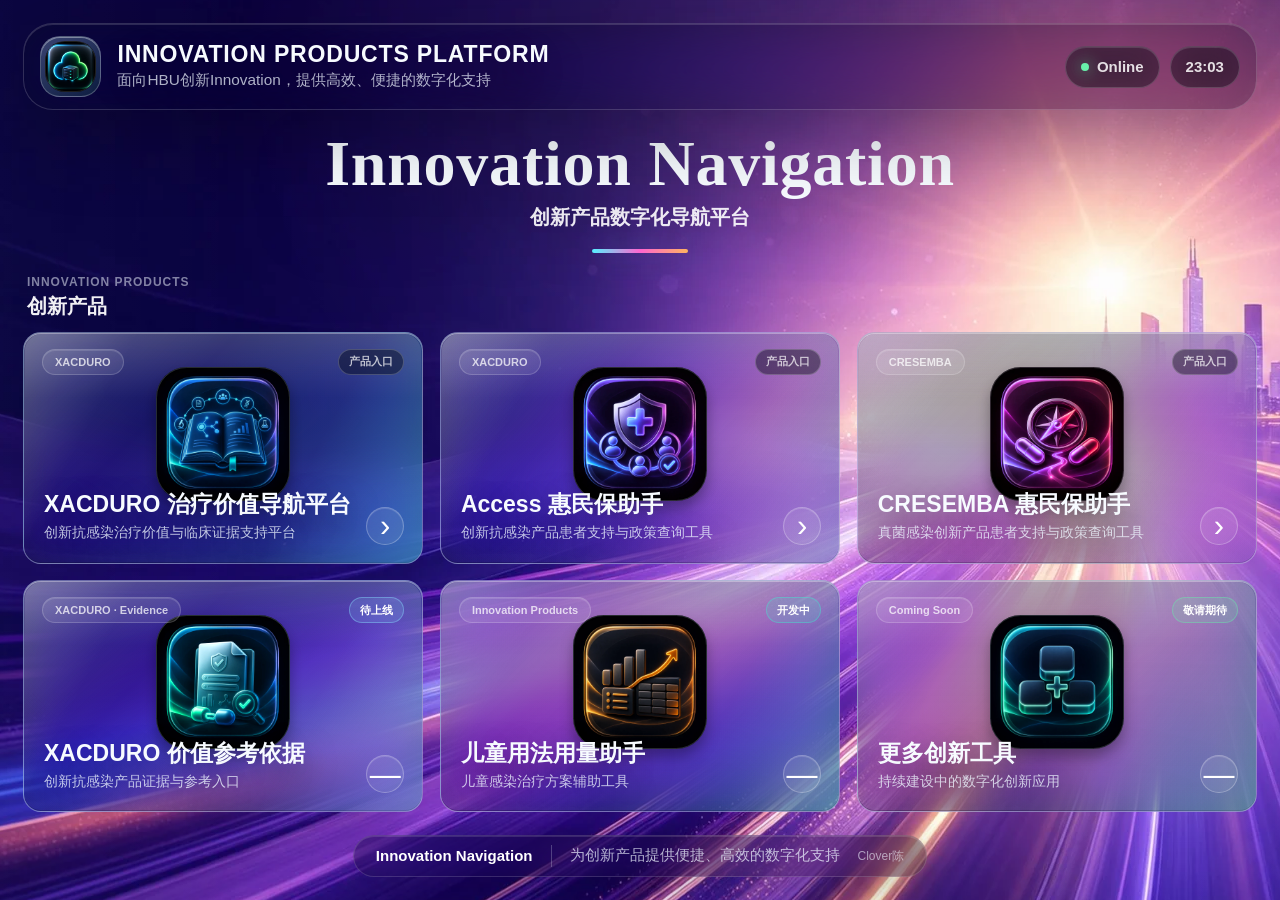
==== production/index.html @ c5a6d7c8 "Optimize Innovation Navigation performance v0.2" ====
<!DOCTYPE html>
<html lang="zh-CN">
	<head>
		<meta charset="utf-8" />
		<meta http-equiv="X-UA-Compatible" content="IE=edge" />
		<meta name="renderer" content="webkit" />
		<meta name="viewport" content="width=device-width, initial-scale=1, maximum-scale=1" />
		<link rel="icon" type="image/webp" href="img/logo/innovation-navigation.webp" />
		<link rel="preload" as="image" href="assets/hero/cresemba-lightway-hero.webp" fetchpriority="high" />
		<link rel="stylesheet" type="text/css" href="css/style.css?v=20260713-navigation-copy" />
		<title>Innovation Navigation｜创新产品数字化导航平台</title>
		<meta name="description" content="面向HBU创新Innovation，提供高效、便捷的数字化工具支持" />
		<link rel="canonical" href="https://innovation.clover0805.top/" />
		<meta property="og:type" content="website" />
		<meta property="og:site_name" content="Innovation Navigation" />
		<meta property="og:title" content="Innovation Navigation｜创新产品数字化导航平台" />
		<meta property="og:description" content="面向HBU创新Innovation，提供高效、便捷的数字化工具支持" />
		<meta property="og:url" content="https://innovation.clover0805.top/" />
		<meta property="og:image" content="https://innovation.clover0805.top/img/share/innovation-navigation-share.webp" />
		<meta property="og:image:width" content="600" />
		<meta property="og:image:height" content="600" />
	</head>
	<body>
		<div class="ambient-backdrop" aria-hidden="true">
				<img src="assets/hero/cresemba-lightway-hero.webp" alt="" fetchpriority="high" decoding="async" />
		</div>
		<div class="page-shell">
			<header class="topbar">
				<a class="brand" href="index.html" aria-label="Innovation Navigation 首页">
					<span class="brand-avatar">
						<img src="img/logo/innovation-navigation.webp" alt="" />
					</span>
					<span class="brand-copy">
						<span class="brand-title">INNOVATION PRODUCTS PLATFORM</span>
						<span class="brand-subtitle">面向HBU创新Innovation，提供高效、便捷的数字化支持</span>
					</span>
				</a>

				<div class="top-actions">
					<div class="status-cluster" aria-label="工具服务状态">
						<span class="status-pill"><span class="status-dot" aria-hidden="true"></span>Online</span>
						<time class="clock-pill" id="clock-pill" datetime="">--:--</time>
					</div>
				</div>
			</header>

			<main class="main-console">
				<section class="hero" aria-labelledby="page-title">
					<h1 id="page-title">Innovation Navigation</h1>
					<p class="hero-subtitle">创新产品数字化导航平台</p>
					<p class="signal-line" aria-hidden="true"><span></span><i></i><span></span></p>
				</section>

				<section class="products-section" aria-labelledby="products-title">
					<div class="section-heading">
						<p>INNOVATION PRODUCTS</p>
						<h2 id="products-title">创新产品</h2>
					</div>
					<div class="services" aria-label="创新产品入口">
					<a class="service-card tone-blue" href="https://crab-tco-wechat.netlify.app/" target="_blank" rel="noopener">
						<span class="service-badge">XACDURO</span>
						<span class="service-status">产品入口</span>
						<span class="service-art"><img src="img/apps/xacduro-treatment-value.webp" alt="" decoding="async" /></span>
						<span class="service-copy">
							<strong>XACDURO 治疗价值导航平台</strong>
							<small>创新抗感染治疗价值与临床证据支持平台</small>
						</span>
						<span class="service-arrow" aria-hidden="true">›</span>
					</a>

					<a class="service-card tone-blue" href="https://xacduro-insurance.netlify.app/" target="_blank" rel="noopener">
						<span class="service-badge">XACDURO</span>
						<span class="service-status">产品入口</span>
						<span class="service-art"><img src="img/apps/xacduro-access-insurance.webp" alt="" loading="lazy" decoding="async" /></span>
						<span class="service-copy">
							<strong>Access 惠民保助手</strong>
							<small>创新抗感染产品患者支持与政策查询工具</small>
						</span>
						<span class="service-arrow" aria-hidden="true">›</span>
					</a>

					<a class="service-card tone-purple" href="https://cresemba-insurance.netlify.app/" target="_blank" rel="noopener">
						<span class="service-badge">CRESEMBA</span>
						<span class="service-status">产品入口</span>
						<span class="service-art"><img src="img/apps/cresemba-access-insurance.webp" alt="" loading="lazy" decoding="async" /></span>
						<span class="service-copy">
							<strong>CRESEMBA 惠民保助手</strong>
							<small>真菌感染创新产品患者支持与政策查询工具</small>
						</span>
						<span class="service-arrow" aria-hidden="true">›</span>
					</a>

					<button class="service-card tone-cyan is-unavailable" type="button" aria-disabled="true">
						<span class="service-badge">XACDURO · Evidence</span>
						<span class="service-status">待上线</span>
						<span class="service-art"><img src="img/apps/xacduro-evidence.webp" alt="" loading="lazy" decoding="async" /></span>
						<span class="service-copy">
							<strong>XACDURO 价值参考依据</strong>
							<small>创新抗感染产品证据与参考入口</small>
						</span>
						<span class="service-arrow" aria-hidden="true">—</span>
					</button>

					<button class="service-card tone-teal is-unavailable" type="button" aria-disabled="true">
						<span class="service-badge">Innovation Products</span>
						<span class="service-status">开发中</span>
						<span class="service-art"><img src="img/apps/pediatric-dosage.webp" alt="" loading="lazy" decoding="async" /></span>
						<span class="service-copy">
							<strong>儿童用法用量助手</strong>
							<small>儿童感染治疗方案辅助工具</small>
						</span>
						<span class="service-arrow" aria-hidden="true">—</span>
					</button>

					<button class="service-card tone-green service-row-two is-unavailable" type="button" aria-disabled="true">
						<span class="service-badge">Coming Soon</span>
						<span class="service-status">敬请期待</span>
						<span class="service-art"><img src="img/apps/more-innovation-tools.webp" alt="" loading="lazy" decoding="async" /></span>
						<span class="service-copy">
							<strong>更多创新工具</strong>
							<small>持续建设中的数字化创新应用</small>
						</span>
						<span class="service-arrow" aria-hidden="true">—</span>
					</button>
					</div>
				</section>
			</main>

			<footer class="footer-bar">
				<span class="footer-brand">Innovation Navigation</span>
				<span class="footer-separator" aria-hidden="true"></span>
				<span class="poem">为创新产品提供便捷、高效的数字化支持</span>
				<span class="footer-author">Clover陈</span>
			</footer>
		</div>

		<script>
			(function () {
				var cards = Array.prototype.slice.call(document.querySelectorAll(".service-card"));
				var clock = document.getElementById("clock-pill");
				var currentIndex = 0;
				var keyboardMode = false;

				function updateClock() {
					var now = new Date();
					var time = now.toLocaleTimeString("zh-CN", { hour: "2-digit", minute: "2-digit", hour12: false });
					clock.textContent = time;
					clock.setAttribute("datetime", now.toISOString());
				}

				function setFocusedCard(index) {
					currentIndex = Math.max(0, Math.min(cards.length - 1, index));
					cards.forEach(function (card, cardIndex) {
						card.classList.toggle("is-key-focused", keyboardMode && cardIndex === currentIndex);
						card.setAttribute("tabindex", cardIndex === currentIndex ? "0" : "-1");
					});
					cards[currentIndex].focus({ preventScroll: true });
				}

				function getColumnCount() {
					var styles = window.getComputedStyle(document.querySelector(".services"));
					return styles.gridTemplateColumns.split(" ").length;
				}

				cards.forEach(function (card, index) {
					card.addEventListener("focus", function () {
						currentIndex = index;
						cards.forEach(function (item, itemIndex) {
							item.classList.toggle("is-key-focused", keyboardMode && itemIndex === currentIndex);
						});
					});
					card.addEventListener("pointerenter", function () {
						keyboardMode = false;
						cards.forEach(function (item) {
							item.classList.remove("is-key-focused");
						});
					});
				});

				document.addEventListener("keydown", function (event) {
					var columns = getColumnCount();
					var nextIndex = currentIndex;
					if (event.key === "ArrowRight") nextIndex = currentIndex + 1;
					if (event.key === "ArrowLeft") nextIndex = currentIndex - 1;
					if (event.key === "ArrowDown") nextIndex = currentIndex + columns;
					if (event.key === "ArrowUp") nextIndex = currentIndex - columns;
					if (nextIndex !== currentIndex) {
						event.preventDefault();
						keyboardMode = true;
						setFocusedCard(nextIndex);
					}
					if (event.key === "Enter") {
						var activeCard = cards[currentIndex];
						if (activeCard.tagName === "A" && activeCard.href) {
							event.preventDefault();
							activeCard.click();
						}
					}
				});

				updateClock();
				setInterval(updateClock, 30000);
				cards.forEach(function (card, index) {
					card.setAttribute("tabindex", index === 0 ? "0" : "-1");
				});
			})();
		</script>
	</body>
</html>
---- production/css/style.css ----
/* Hallmark · macrostructure: Product Matrix · tone: technical · anchor hue: violet */
/* Hallmark · pre-emit critique: P5 H5 E5 S5 R5 V5 */
:root {
	--glass: rgba(255, 255, 255, 0.11);
	--glass-strong: rgba(255, 255, 255, 0.18);
	--stroke: rgba(255, 255, 255, 0.2);
	--stroke-hot: rgba(255, 255, 255, 0.72);
	--text: #f7fbff;
	--muted: rgba(239, 245, 255, 0.72);
	--soft: rgba(239, 245, 255, 0.52);
	--blue: #48b8ff;
	--cyan: #56f0ff;
	--indigo: #8f94ff;
	--violet: #bc78ff;
	--ice: #8bdfff;
	--pink: #ff65cf;
	--green: #68f0aa;
	--amber: #ffb35f;
	--panel-deep: rgba(4, 10, 29, 0.3);
	--panel-raised: rgba(24, 39, 79, 0.43);
	--panel-edge: rgba(219, 239, 255, 0.38);
	--panel-edge-active: rgba(222, 242, 255, 0.82);
	--panel-copy: rgba(238, 247, 255, 0.78);
	--font: -apple-system, BlinkMacSystemFont, "SF Pro Display", "PingFang SC", "Microsoft YaHei", sans-serif;
	--font-display: "Bodoni 72", "Songti SC", "STSong", ui-serif, serif;
}

* {
	box-sizing: border-box;
}

html {
	min-height: 100%;
	background: #02050d;
	overflow-x: clip;
	-webkit-font-smoothing: antialiased;
	-moz-osx-font-smoothing: grayscale;
}

body {
	position: relative;
	min-height: 100vh;
	margin: 0;
	color: var(--text);
	font-family: var(--font);
	background: #02050d;
	overflow-x: clip;
	isolation: isolate;
}

.ambient-backdrop {
	position: fixed;
	inset: 0;
	z-index: 0;
	overflow: hidden;
	pointer-events: none;
}

.ambient-backdrop img {
	width: 100%;
	height: 100%;
	object-fit: cover;
	object-position: center center;
	transform: scale(1.02);
}

body::before,
body::after {
	position: fixed;
	inset: 0;
	z-index: 0;
	content: "";
	pointer-events: none;
}

body::before {
	background:
		radial-gradient(ellipse at 50% 30%, rgba(10, 7, 42, 0.08), rgba(4, 7, 25, 0.6) 72%),
		linear-gradient(180deg, rgba(6, 9, 30, 0.14), rgba(3, 7, 23, 0.38));
}

body::after {
	background:
		linear-gradient(90deg, rgba(255, 255, 255, 0.035), transparent 18%, transparent 82%, rgba(255, 255, 255, 0.04)),
		radial-gradient(circle at 58% 8%, rgba(255, 217, 249, 0.14), transparent 44%);
	mix-blend-mode: screen;
	opacity: 0.62;
}

a {
	color: inherit;
	text-decoration: none;
}

img {
	display: block;
	max-width: 100%;
}

.page-shell {
	position: relative;
	z-index: 1;
	display: flex;
	flex-direction: column;
	width: min(1920px, 100%);
	min-height: 100vh;
	margin: 0 auto;
	padding: clamp(14px, 1.8vw, 28px);
}

.topbar {
	display: flex;
	align-items: center;
	justify-content: space-between;
	gap: 28px;
	padding: 12px 16px;
	border: 1px solid rgba(255, 255, 255, 0.16);
	border-radius: 30px;
	background: rgba(6, 11, 22, 0.34);
	box-shadow: inset 0 1px 0 rgba(255, 255, 255, 0.14), 0 24px 80px rgba(0, 0, 0, 0.28);
	backdrop-filter: blur(28px) saturate(145%);
}

.brand {
	display: inline-flex;
	align-items: center;
	gap: 16px;
	flex: 1 1 auto;
	min-width: 0;
	padding-right: 18px;
}

.brand-avatar {
	display: grid;
	width: clamp(60px, 4.8vw, 78px);
	height: clamp(60px, 4.8vw, 78px);
	place-items: center;
	border: 1px solid rgba(255, 255, 255, 0.24);
	border-radius: 20px;
	padding: 4px;
	background: linear-gradient(145deg, rgba(184, 231, 255, 0.28), rgba(14, 31, 66, 0.96));
	box-shadow: inset 0 1px 0 rgba(255, 255, 255, 0.38);
	overflow: hidden;
}

.brand-avatar img {
	width: 100%;
	height: 100%;
	border-radius: inherit;
	object-fit: contain;
	filter: saturate(1.12) brightness(1.12);
	outline: 1px solid rgba(255, 255, 255, 0.1);
	outline-offset: -1px;
}

.brand-copy {
	display: grid;
	gap: 4px;
	min-width: 0;
}

.brand-title {
	font-family: var(--font);
	font-size: clamp(16px, 1.8vw, 30px);
	font-weight: 780;
	line-height: 1;
	letter-spacing: 0.035em;
	text-shadow: 0 18px 42px rgba(0, 0, 0, 0.46);
	white-space: nowrap;
}

.brand-title span {
	color: rgba(255, 255, 255, 0.68);
}

.brand-subtitle {
	color: var(--muted);
	font-size: clamp(13px, 1.2vw, 19px);
	line-height: 1.3;
	text-wrap: pretty;
}

.top-actions {
	display: inline-flex;
	align-items: center;
	gap: 14px;
}

.status-cluster {
	display: inline-flex;
	align-items: center;
	gap: 10px;
}

.status-pill,
.clock-pill {
	display: inline-flex;
	align-items: center;
	justify-content: center;
	min-height: 42px;
	padding: 0 15px;
	border: 1px solid rgba(255, 255, 255, 0.16);
	border-radius: 999px;
	background: rgba(2, 6, 14, 0.34);
	box-shadow: inset 0 1px 0 rgba(255, 255, 255, 0.12);
	backdrop-filter: blur(20px);
	color: rgba(255, 255, 255, 0.86);
	font-size: 15px;
	font-weight: 760;
}

.clock-pill {
	font-variant-numeric: tabular-nums;
}

.status-dot {
	width: 8px;
	height: 8px;
	margin-right: 8px;
	border-radius: 50%;
	background: var(--green);
	box-shadow: 0 0 16px rgba(104, 240, 170, 0.9);
}

.main-console {
	flex: 1;
	padding-top: clamp(18px, 2.5vh, 30px);
}

.hero {
	max-width: 1280px;
	margin: 0 auto clamp(18px, 2.2vh, 28px);
	text-align: center;
}

.hero-kicker {
	display: inline-flex;
	align-items: center;
	justify-content: center;
	min-height: 30px;
	margin: 0 0 12px;
	padding: 0 16px;
	border: 1px solid rgba(255, 255, 255, 0.16);
	border-radius: 999px;
	background: rgba(255, 255, 255, 0.08);
	box-shadow: inset 0 1px 0 rgba(255, 255, 255, 0.12), 0 14px 40px rgba(0, 0, 0, 0.18);
	backdrop-filter: blur(22px);
	color: rgba(255, 255, 255, 0.78);
	font-size: 12px;
	font-weight: 780;
	text-transform: uppercase;
}

.hero h1 {
	margin: 0;
	font-family: var(--font-display);
	font-size: clamp(44px, 5vw, 82px);
	font-weight: 700;
	line-height: 0.96;
	letter-spacing: 0.012em;
	text-shadow: 0 28px 70px rgba(0, 0, 0, 0.54);
	text-wrap: balance;
	overflow-wrap: anywhere;
	min-width: 0;
}

.hero-subtitle {
	margin: 10px 0 0;
	color: rgba(255, 255, 255, 0.9);
	font-family: var(--font-display);
	font-size: clamp(18px, 1.6vw, 24px);
	font-weight: 680;
	line-height: 1.3;
}

.hero-description {
	max-width: 48rem;
	margin: 16px auto 0;
	color: rgba(232, 240, 255, 0.7);
	font-size: clamp(13px, 1.25vw, 17px);
	font-weight: 480;
	line-height: 1.7;
	letter-spacing: 0.02em;
	text-wrap: balance;
}

.hero-description span {
	display: block;
}

.signal-line {
	display: flex;
	align-items: center;
	justify-content: center;
	height: 8px;
	margin: 16px 0 0;
}

.signal-line span {
	display: none;
}

.signal-line i {
	width: 96px;
	height: 4px;
	border: 0;
	border-radius: 999px;
	background: linear-gradient(90deg, var(--cyan), var(--pink), var(--amber));
	box-shadow: 0 0 28px rgba(86, 240, 255, 0.25), 0 0 36px rgba(255, 101, 207, 0.2);
}

.products-section {
	width: 100%;
	margin: 0 auto;
}

.section-heading {
	display: grid;
	gap: 3px;
	margin: 0 0 12px;
	padding: 0 4px;
}

.section-heading p,
.section-heading h2 {
	margin: 0;
}

.section-heading p {
	color: var(--soft);
	font-size: 12px;
	font-weight: 780;
	letter-spacing: 0.08em;
}

.section-heading h2 {
	color: rgba(255, 255, 255, 0.94);
	font-size: clamp(19px, 1.6vw, 26px);
	font-weight: 720;
}

.services {
	display: grid;
	grid-template-columns: repeat(3, minmax(0, 1fr));
	gap: clamp(14px, 1.3vw, 22px);
	width: 100%;
	max-width: none;
	margin: 0 auto;
	perspective: 1400px;
}

.service-card {
	--accent: var(--blue);
	position: relative;
	display: flex;
	min-height: clamp(232px, 18vw, 292px);
	padding: clamp(20px, 1.5vw, 28px);
	border: 1px solid var(--panel-edge);
	border-radius: 18px;
	background:
		linear-gradient(135deg, rgba(255, 255, 255, 0.18), rgba(255, 255, 255, 0.04) 34%, color-mix(in srgb, var(--accent), transparent 72%)),
		linear-gradient(180deg, var(--panel-raised), var(--panel-deep));
	box-shadow: inset 0 1px 0 rgba(255, 255, 255, 0.42), inset 0 -1px 0 rgba(8, 14, 35, 0.24);
	backdrop-filter: blur(24px) saturate(175%) brightness(1.06);
	overflow: hidden;
	transform: translateZ(0);
	transition: transform 260ms cubic-bezier(0.2, 0.8, 0.2, 1), border-color 260ms ease, box-shadow 260ms ease, background 260ms ease;
	color: inherit;
	font: inherit;
	text-align: left;
	cursor: pointer;
}

button.service-card {
	width: 100%;
}

.service-card.is-unavailable {
	cursor: default;
}

.service-card::before,
.service-card::after {
	position: absolute;
	inset: 0;
	content: "";
	pointer-events: none;
	transition: opacity 260ms ease;
}

.service-card::before {
	background:
		linear-gradient(118deg, rgba(255, 255, 255, 0.3), transparent 22%, transparent 68%, color-mix(in srgb, var(--accent), transparent 56%));
	opacity: 0.56;
}

.service-card::after {
	inset: 1px;
	border-radius: 17px;
	background: linear-gradient(180deg, rgba(255, 255, 255, 0.24), transparent 28%, rgba(4, 10, 27, 0.06));
	opacity: 0.62;
}

.service-card:hover,
.service-card:focus-visible,
.service-card.is-key-focused {
	z-index: 4;
	border-color: var(--panel-edge-active);
	box-shadow:
		0 0 0 3px color-mix(in srgb, var(--accent), transparent 76%),
		inset 0 1px 0 rgba(255, 255, 255, 0.28);
	background:
		linear-gradient(135deg, rgba(255, 255, 255, 0.26), rgba(255, 255, 255, 0.06) 34%, color-mix(in srgb, var(--accent), transparent 58%)),
		linear-gradient(180deg, rgba(24, 43, 86, 0.54), rgba(4, 10, 26, 0.36));
	transform: translateY(-6px) scale(1.018);
	outline: none;
}

.service-card:active {
	transform: translateY(-2px) scale(0.96);
}

.service-card:hover::before,
.service-card:focus-visible::before,
.service-card.is-key-focused::before {
	opacity: 0.78;
}

.service-card:hover::after,
.service-card:focus-visible::after,
.service-card.is-key-focused::after {
	opacity: 0.48;
}

.service-badge {
	position: absolute;
	left: 18px;
	top: 16px;
	z-index: 2;
	display: inline-flex;
	align-items: center;
	justify-content: center;
	min-height: 26px;
	max-width: calc(100% - 40px);
	padding: 0 12px;
	border: 1px solid rgba(255, 255, 255, 0.18);
	border-radius: 999px;
	background: rgba(255, 255, 255, 0.09);
	box-shadow: inset 0 1px 0 rgba(255, 255, 255, 0.13);
	color: rgba(255, 255, 255, 0.74);
	font-size: 11px;
	font-weight: 780;
	overflow: hidden;
	text-overflow: ellipsis;
	white-space: nowrap;
}

.service-status {
	position: absolute;
	right: 18px;
	top: 16px;
	z-index: 2;
	display: inline-flex;
	align-items: center;
	min-height: 26px;
	padding: 0 10px;
	border: 1px solid rgba(255, 255, 255, 0.2);
	border-radius: 999px;
	background: rgba(2, 6, 14, 0.42);
	color: rgba(255, 255, 255, 0.72);
	font-size: 11px;
	font-weight: 760;
}

.is-unavailable .service-status {
	border-color: color-mix(in srgb, var(--accent), transparent 60%);
	background: color-mix(in srgb, var(--accent), transparent 84%);
	color: #fff;
}

.service-card:hover .service-badge,
.service-card:focus-visible .service-badge,
.service-card.is-key-focused .service-badge {
	border-color: rgba(255, 255, 255, 0.34);
	background: color-mix(in srgb, var(--accent), transparent 82%);
	color: #fff;
}

.service-art {
	position: absolute;
	left: 50%;
	top: clamp(34px, 2.5vw, 42px);
	z-index: 1;
	width: clamp(134px, 9.6vw, 174px);
	height: clamp(134px, 9.6vw, 174px);
	transform: translateX(-50%);
	transition: transform 260ms cubic-bezier(0.2, 0.8, 0.2, 1), filter 260ms ease;
}

.service-card:hover .service-art,
.service-card:focus-visible .service-art,
.service-card.is-key-focused .service-art {
	filter: drop-shadow(0 22px 42px color-mix(in srgb, var(--accent), transparent 56%));
	transform: translateX(-50%) translateY(-5px) scale(1.055);
}

.service-art img {
	width: 100%;
	height: 100%;
	object-fit: contain;
	border-radius: 23%;
	outline: 1px solid rgba(213, 239, 255, 0.18);
	outline-offset: -1px;
	box-shadow: 0 8px 14px rgba(0, 0, 0, 0.32);
}

.service-card:nth-child(1) {
	--accent: var(--cyan);
}

.service-card:nth-child(2) {
	--accent: var(--indigo);
}

.service-card:nth-child(3) {
	--accent: var(--violet);
}

.service-card:nth-child(4) {
	--accent: var(--ice);
}

.service-card:nth-child(1) .service-art img {
	filter: hue-rotate(-8deg) saturate(1.16);
}

.service-card:nth-child(2) .service-art img {
	filter: hue-rotate(32deg) saturate(1.28);
}

.service-card:nth-child(3) .service-art img {
	filter: hue-rotate(72deg) saturate(1.24);
}

.service-card:nth-child(4) .service-art img {
	filter: hue-rotate(-28deg) saturate(1.18) brightness(1.08);
}

.service-copy {
	position: relative;
	z-index: 1;
	align-self: end;
	display: grid;
	gap: 5px;
	min-width: 0;
	padding-right: 48px;
	text-shadow: 0 12px 30px rgba(0, 0, 0, 0.5);
}

.service-copy strong {
	font-size: clamp(23px, 1.7vw, 32px);
	font-weight: 760;
	line-height: 1.12;
	letter-spacing: 0;
	text-wrap: balance;
}

.service-copy small {
	color: var(--panel-copy);
	font-size: clamp(14px, 1vw, 17px);
	line-height: 1.42;
	text-wrap: pretty;
}

.service-arrow {
	position: absolute;
	right: 18px;
	bottom: 18px;
	z-index: 1;
	display: grid;
	width: 38px;
	height: 38px;
	place-items: center;
	border: 1px solid rgba(255, 255, 255, 0.26);
	border-radius: 50%;
	color: #fff;
	font-size: 31px;
	line-height: 0.7;
	background: rgba(255, 255, 255, 0.08);
	box-shadow: inset 0 1px 0 rgba(255, 255, 255, 0.14);
	transition: transform 220ms ease, border-color 220ms ease, background 220ms ease;
}

.service-card:hover .service-arrow,
.service-card:focus-visible .service-arrow,
.service-card.is-key-focused .service-arrow {
	border-color: rgba(255, 255, 255, 0.72);
	background: rgba(255, 255, 255, 0.2);
	transform: translateX(4px);
}

.tone-blue {
	--accent: var(--blue);
}

.tone-purple {
	--accent: var(--pink);
}

.tone-cyan {
	--accent: var(--cyan);
}

.tone-teal {
	--accent: #42e8cf;
}

.tone-orange {
	--accent: var(--amber);
}

.tone-green {
	--accent: var(--green);
}

.footer-bar {
	display: flex;
	align-items: center;
	justify-content: center;
	gap: 18px;
	min-height: 42px;
	margin: clamp(14px, 2vh, 20px) auto 0;
	padding: 8px 22px;
	border: 1px solid rgba(255, 255, 255, 0.15);
	border-radius: 999px;
	background: rgba(4, 8, 17, 0.34);
	box-shadow: inset 0 1px 0 rgba(255, 255, 255, 0.12), 0 16px 50px rgba(0, 0, 0, 0.24);
	backdrop-filter: blur(24px) saturate(140%);
	color: var(--muted);
	font-size: 15px;
}

.footer-bar a {
	color: #ffffff;
	font-weight: 760;
}

.footer-brand {
	color: #ffffff;
	font-weight: 760;
}

.footer-separator {
	width: 1px;
	height: 22px;
	background: rgba(239, 245, 255, 0.24);
}

.poem {
	letter-spacing: 0;
}

.footer-author {
	color: rgba(239, 245, 255, 0.58);
	font-size: 12px;
	line-height: 1.4;
	white-space: normal;
}

@media (max-width: 1060px) {
	body {
		background: #02050d;
	}

	.services {
		grid-template-columns: repeat(2, minmax(0, 1fr));
		max-width: none;
	}
}

@media (max-width: 720px) {
	.page-shell {
		padding: 10px 8px 14px;
	}

	.topbar {
		align-items: center;
		gap: 8px;
		padding: 10px;
		border-radius: 20px;
	}

	.top-actions {
		align-items: center;
		flex: 0 0 auto;
	}

	.status-cluster {
		display: flex;
		gap: 4px;
	}

	.status-pill,
	.clock-pill {
		min-height: 34px;
		padding: 0 9px;
		font-size: 11px;
	}

	.brand {
		gap: 9px;
		padding-right: 0;
	}

	.brand-avatar {
		width: 50px;
		height: 50px;
		border-radius: 15px;
	}

	.brand-title {
		font-size: clamp(21px, 6.7vw, 30px);
		letter-spacing: -0.025em;
	}

	.brand-subtitle {
		max-width: 36ch;
		font-size: clamp(10px, 3vw, 13px);
		line-height: 1.2;
	}

	.main-console {
		padding-top: 20px;
	}

	.hero {
		margin-bottom: 18px;
		padding-inline: 4px;
	}

		.hero h1 {
			max-inline-size: 100%;
			font-size: clamp(24px, 8vw, 36px);
			white-space: normal;
			overflow-wrap: anywhere;
			text-wrap: balance;
	}

	.hero-description {
		margin-top: 12px;
		padding-inline: 8px;
		font-size: 12.5px;
		line-height: 1.55;
	}

	.hero-subtitle {
		margin-top: 8px;
		font-size: 16px;
	}

	.section-heading {
		gap: 2px;
		margin-bottom: 8px;
		padding: 0 2px;
	}

	.section-heading p {
		font-size: 9px;
	}

	.section-heading h2 {
		font-size: 17px;
	}

	.services {
		grid-template-columns: repeat(2, minmax(0, 1fr));
		gap: 8px;
	}

		.service-card {
			min-height: clamp(188px, 54vw, 232px);
		padding: 10px;
		border-radius: 18px;
	}

	.service-card::after {
		border-radius: 17px;
	}

	.service-card:hover,
	.service-card:focus-visible,
	.service-card.is-key-focused {
		transform: translateY(-6px) scale(1.018);
	}

		.service-art {
			top: 35px;
			width: clamp(78px, 25vw, 112px);
			height: clamp(78px, 25vw, 112px);
	}

	.service-copy {
		gap: 3px;
		padding-right: 28px;
	}

	.service-copy strong {
		display: -webkit-box;
		font-size: clamp(15px, 4.7vw, 20px);
		line-height: 1.08;
		overflow: hidden;
		-webkit-box-orient: vertical;
		-webkit-line-clamp: 2;
	}

	.service-copy small {
		display: none;
	}

	.service-badge,
	.service-status {
		top: 9px;
		min-height: 22px;
		padding: 0 7px;
		font-size: 9px;
	}

	.service-badge {
		left: 9px;
		max-width: 52%;
	}

	.service-status {
		right: 9px;
		max-width: 45%;
		white-space: nowrap;
	}

	.service-arrow {
		right: 9px;
		bottom: 9px;
		width: 28px;
		height: 28px;
		font-size: 23px;
	}

	.footer-bar {
		flex-wrap: wrap;
		gap: 10px;
		padding: 14px 18px;
		text-align: center;
		font-size: 12px;
	}

	.footer-separator {
		display: none;
	}

	.footer-author {
		font-size: 11px;
	}
}

@media (max-width: 520px) {
	.topbar {
		align-items: stretch;
		flex-direction: column;
	}

	.status-cluster {
		display: grid;
		grid-template-columns: repeat(2, minmax(0, 1fr));
	}

	.brand-title {
		font-size: clamp(16px, 4.2vw, 24px);
		letter-spacing: 0.02em;
		line-height: 1.08;
		white-space: normal;
		overflow-wrap: anywhere;
	}
}

@media (max-width: 360px) {
	.services {
		grid-template-columns: minmax(0, 1fr);
		gap: 12px;
	}

	.service-card {
		min-height: 224px;
		padding: 14px;
	}

	.service-art {
		top: 34px;
		width: 122px;
		height: 122px;
	}

	.service-copy small {
		display: block;
		font-size: 13px;
	}
}

@media (prefers-reduced-motion: reduce) {
	*,
	*::before,
	*::after {
		scroll-behavior: auto !important;
		transition-duration: 0.01ms !important;
		animation-duration: 0.01ms !important;
		animation-iteration-count: 1 !important;
	}
}
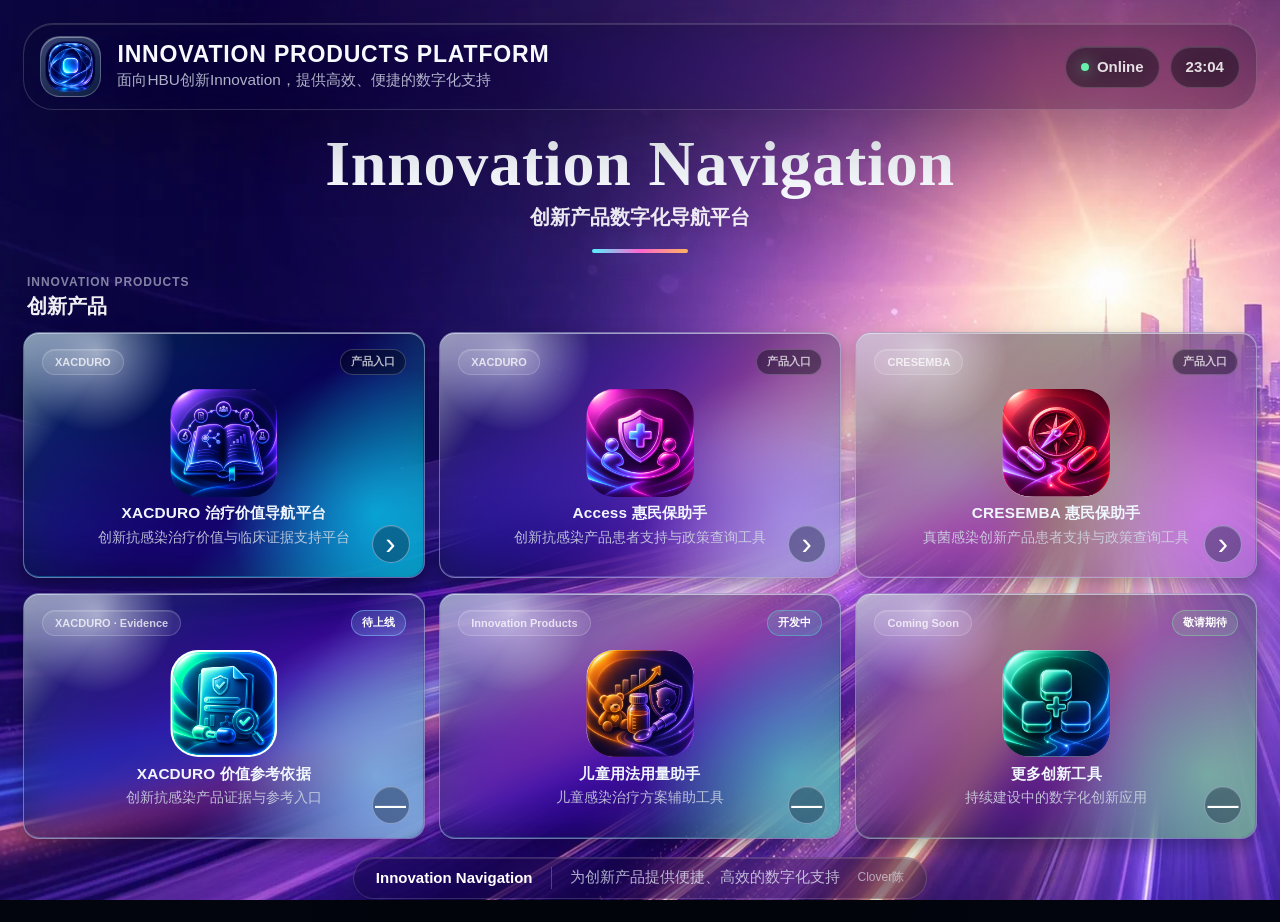
==== commit b16331c7: "feat: ship v0.2.1 liquid glass navigation refresh" ====
--- a/production/index.html
+++ b/production/index.html
@@ -5,8 +5,9 @@
 		<meta http-equiv="X-UA-Compatible" content="IE=edge" />
 		<meta name="renderer" content="webkit" />
 		<meta name="viewport" content="width=device-width, initial-scale=1, maximum-scale=1" />
-		<link rel="icon" type="image/webp" href="img/logo/innovation-navigation.webp" />
+		<link rel="icon" type="image/png" href="img/logo/innovation-navigation.png" />
 		<link rel="preload" as="image" href="assets/hero/cresemba-lightway-hero.webp" fetchpriority="high" />
+		<link rel="stylesheet" type="text/css" href="css/tokens.css?v=20260714-v021" />
 		<link rel="stylesheet" type="text/css" href="css/style.css?v=20260713-navigation-copy" />
 		<title>Innovation Navigation｜创新产品数字化导航平台</title>
 		<meta name="description" content="面向HBU创新Innovation，提供高效、便捷的数字化工具支持" />
@@ -16,7 +17,8 @@
 		<meta property="og:title" content="Innovation Navigation｜创新产品数字化导航平台" />
 		<meta property="og:description" content="面向HBU创新Innovation，提供高效、便捷的数字化工具支持" />
 		<meta property="og:url" content="https://innovation.clover0805.top/" />
-		<meta property="og:image" content="https://innovation.clover0805.top/img/share/innovation-navigation-share.webp" />
+		<meta property="og:image" content="https://innovation.clover0805.top/img/share/innovation-navigation-share-v0-2-1.webp" />
+		<meta property="og:image:type" content="image/webp" />
 		<meta property="og:image:width" content="600" />
 		<meta property="og:image:height" content="600" />
 	</head>
@@ -28,7 +30,7 @@
 			<header class="topbar">
 				<a class="brand" href="index.html" aria-label="Innovation Navigation 首页">
 					<span class="brand-avatar">
-						<img src="img/logo/innovation-navigation.webp" alt="" />
+						<img src="img/logo/innovation-navigation.png" alt="" />
 					</span>
 					<span class="brand-copy">
 						<span class="brand-title">INNOVATION PRODUCTS PLATFORM</span>
--- a/production/css/tokens.css
+++ b/production/css/tokens.css
@@ -0,0 +1,32 @@
+/* V0.2.1 · iOS-inspired liquid-glass tokens */
+:root {
+	--ink-strong: oklch(0.97 0.012 255);
+	--ink-muted: oklch(0.88 0.018 255 / 0.86);
+	--ink-soft: oklch(0.78 0.018 255 / 0.82);
+	--glass-base: oklch(0.22 0.052 258 / 0.5);
+	--glass-deep: oklch(0.14 0.048 258 / 0.66);
+	--glass-refract: oklch(0.98 0.012 255 / 0.74);
+	--glass-edge: oklch(0.94 0.035 251 / 0.42);
+	--glass-shadow: oklch(0.06 0.04 263 / 0.44);
+	--focus-ring: oklch(0.9 0.16 216);
+	--accent-cyan: oklch(0.88 0.16 210);
+	--accent-indigo: oklch(0.79 0.15 285);
+	--accent-violet: oklch(0.77 0.17 315);
+	--accent-ice: oklch(0.91 0.1 222);
+	--accent-teal: oklch(0.85 0.13 180);
+	--accent-green: oklch(0.86 0.14 151);
+	--space-2xs: 0.25rem;
+	--space-xs: 0.5rem;
+	--space-sm: 0.75rem;
+	--space-md: 1rem;
+	--space-lg: 1.5rem;
+	--space-xl: 2rem;
+	--radius-card: 16px;
+	--radius-vessel: 16px;
+	--ease-out: cubic-bezier(0.16, 1, 0.3, 1);
+	--ease-in: cubic-bezier(0.7, 0, 0.84, 0);
+	--ease-in-out: cubic-bezier(0.65, 0, 0.35, 1);
+	--dur-short: 180ms;
+	--dur-medium: 280ms;
+	--grid-mobile-columns: 3;
+}
--- a/production/css/style.css
+++ b/production/css/style.css
@@ -914,3 +914,137 @@
 		animation-iteration-count: 1 !important;
 	}
 }
+
+/* V0.2.1 · stronger liquid glass override */
+.services { gap: clamp(12px, 1.15vw, 20px); }
+.service-card {
+	--accent: var(--accent-cyan);
+	min-height: clamp(246px, 18vw, 300px);
+	align-items: center;
+	justify-content: flex-end;
+	border: 1px solid var(--glass-edge);
+	border-radius: var(--radius-card);
+	background: linear-gradient(145deg, color-mix(in oklch, var(--glass-base), var(--accent) 13%), var(--glass-deep));
+	box-shadow: inset 0 1px 0 var(--glass-refract), inset 0 -1px 0 color-mix(in oklch, var(--accent), transparent 72%), 0 12px 28px var(--glass-shadow);
+	backdrop-filter: blur(20px) saturate(150%);
+	-webkit-backdrop-filter: blur(20px) saturate(150%);
+	transition: transform var(--dur-medium) var(--ease-out), border-color var(--dur-short) var(--ease-out), filter var(--dur-short) var(--ease-out);
+}
+.service-card::before { background: linear-gradient(126deg, var(--glass-refract), transparent 18%, transparent 58%, color-mix(in oklch, var(--accent), transparent 34%)); opacity: .74; }
+.service-card::after { inset: 1px; border-radius: calc(var(--radius-card) - 1px); background: radial-gradient(circle at 18% 8%, var(--glass-refract), transparent 20%), radial-gradient(circle at 88% 74%, color-mix(in oklch, var(--accent), transparent 34%), transparent 38%); opacity: .78; }
+.service-card:hover, .service-card:focus-visible, .service-card.is-key-focused { transform: translateY(-4px); border-color: var(--glass-refract); filter: brightness(1.08); outline: 3px solid var(--focus-ring); outline-offset: 3px; }
+.service-art { top: clamp(48px, 4.4vw, 68px); width: clamp(104px, 8.4vw, 142px); height: clamp(104px, 8.4vw, 142px); padding: 10px; border: 1px solid var(--glass-refract); border-radius: var(--radius-vessel); background: color-mix(in oklch, var(--glass-base), var(--accent) 20%); box-shadow: inset 0 1px 0 var(--glass-refract), 0 8px 18px color-mix(in oklch, var(--accent), transparent 76%); backdrop-filter: blur(16px) saturate(165%); }
+.service-art img { border: 0; border-radius: 10px; outline: 0; box-shadow: none; }
+.service-card:hover .service-art, .service-card:focus-visible .service-art, .service-card.is-key-focused .service-art { transform: translateX(-50%) translateY(-4px); filter: none; }
+.service-copy { width: 100%; align-self: end; padding: 0 4px 10px; text-align: center; text-shadow: none; }
+.service-copy strong { color: var(--ink-strong); font-size: clamp(15px, 1.2vw, 18px); letter-spacing: .01em; }
+.service-copy small { color: var(--ink-muted); line-height: 1.45; }
+.service-arrow { right: 14px; bottom: 14px; border-color: var(--glass-edge); background: color-mix(in oklch, var(--glass-base), transparent 24%); }
+.service-card:nth-child(1) { --accent: var(--accent-cyan); }
+.service-card:nth-child(2) { --accent: var(--accent-indigo); }
+.service-card:nth-child(3) { --accent: var(--accent-violet); }
+.service-card:nth-child(4) { --accent: var(--accent-ice); }
+.service-card:nth-child(5) { --accent: var(--accent-teal); }
+.service-card:nth-child(6) { --accent: var(--accent-green); }
+@media (max-width: 1060px) { .services { grid-template-columns: repeat(3, minmax(0, 1fr)); } }
+@media (max-width: 720px) { .services { grid-template-columns: repeat(var(--grid-mobile-columns), minmax(0, 1fr)); gap: 7px; } .service-card { min-height: clamp(166px, 50vw, 210px); padding: 8px; } .service-art { top: 26px; width: clamp(52px, 16vw, 72px); height: clamp(52px, 16vw, 72px); padding: 5px; border-radius: 12px; } .service-art img { border-radius: 8px; } .service-copy { padding: 0 0 5px; gap: 3px; } .service-copy strong { font-size: clamp(10px, 3vw, 13px); line-height: 1.2; } .service-copy small { display: none; } .service-badge, .service-status { font-size: 8px; } .service-arrow { display: none; } }
+@media (max-width: 360px) { .services { grid-template-columns: repeat(var(--grid-mobile-columns), minmax(0, 1fr)); gap: 5px; } .service-card { min-height: 154px; padding: 6px; } .service-art { top: 24px; } }
+@media (orientation: landscape) and (max-height: 540px) and (max-width: 950px) { .topbar { padding-bottom: 4px; } .hero { margin: 10px 0; } .service-card { min-height: 172px; } }
+
+/* V0.2.1 correction: the card is the only glass surface; the app mark stays bare. */
+.service-card:hover, .service-card:focus-visible, .service-card.is-key-focused {
+	border-color: color-mix(in oklch, var(--glass-refract), transparent 18%);
+	box-shadow: inset 0 1px 0 var(--glass-refract), inset 0 -1px 0 color-mix(in oklch, var(--accent), transparent 72%), 0 14px 28px var(--glass-shadow);
+	outline: 0;
+}
+.service-art {
+	padding: 0;
+	border: 0;
+	border-radius: 26%;
+	background: none;
+	box-shadow: none;
+	backdrop-filter: none;
+	-webkit-backdrop-filter: none;
+	overflow: hidden;
+}
+.service-art img {
+	width: 100%;
+	height: 100%;
+	margin: 0;
+	border-radius: 22%;
+	object-fit: cover;
+}
+@media (max-width: 720px) { .service-art { padding: 0; border: 0; background: none; } .service-art img { width: 100%; height: 100%; margin: 0; } }
+
+/* V0.2.1 layout and glass polish: keep copy stable while letting the card read as transparent glass. */
+.service-card {
+	background:
+		linear-gradient(135deg, color-mix(in oklch, var(--accent) 16%, transparent), transparent 52%),
+		color-mix(in oklch, var(--glass-deep) 58%, transparent);
+	background-blend-mode: screen, normal;
+	backdrop-filter: blur(24px) saturate(175%);
+	-webkit-backdrop-filter: blur(24px) saturate(175%);
+	box-shadow: inset 0 1px 0 color-mix(in oklch, var(--glass-refract) 78%, transparent), inset 0 -1px 0 color-mix(in oklch, var(--accent) 26%, transparent), 0 8px 18px color-mix(in oklch, var(--glass-shadow) 70%, transparent);
+}
+.service-copy,
+.service-copy strong,
+.service-copy small,
+.section-heading,
+.hero h1,
+.hero p { min-width: 0; }
+.service-copy strong,
+.section-heading,
+.hero h1 { text-wrap: balance; overflow-wrap: anywhere; }
+.service-copy small { text-wrap: pretty; overflow-wrap: anywhere; }
+
+@media (max-width: 720px) {
+	.service-card {
+		display: grid;
+		grid-template-rows: auto 1fr auto;
+		align-items: center;
+		min-height: clamp(174px, 51vw, 214px);
+		padding: 8px;
+	}
+	.service-badge,
+	.service-status {
+		position: static;
+		z-index: 3;
+		max-width: 48%;
+		min-width: 0;
+		overflow: hidden;
+		text-overflow: ellipsis;
+		white-space: nowrap;
+	}
+	.service-badge { grid-row: 1; justify-self: start; }
+	.service-status { grid-row: 1; justify-self: end; }
+	.service-art {
+		grid-row: 2;
+		position: relative;
+		top: auto;
+		left: auto;
+		justify-self: center;
+		align-self: center;
+		transform: none;
+		width: clamp(56px, 16vw, 74px);
+		height: clamp(56px, 16vw, 74px);
+	}
+	.service-copy {
+		grid-row: 3;
+		align-self: end;
+		padding: 0 1px 2px;
+	}
+	.service-copy strong {
+		display: -webkit-box;
+		-webkit-box-orient: vertical;
+		-webkit-line-clamp: 2;
+		overflow: hidden;
+		font-size: clamp(10px, 3.1vw, 13px);
+		line-height: 1.16;
+	}
+}
+
+@media (max-width: 360px) {
+	.service-card { min-height: 164px; padding: 6px; }
+	.service-badge, .service-status { font-size: 7px; padding-inline: 5px; }
+	.service-art { width: 56px; height: 56px; }
+}
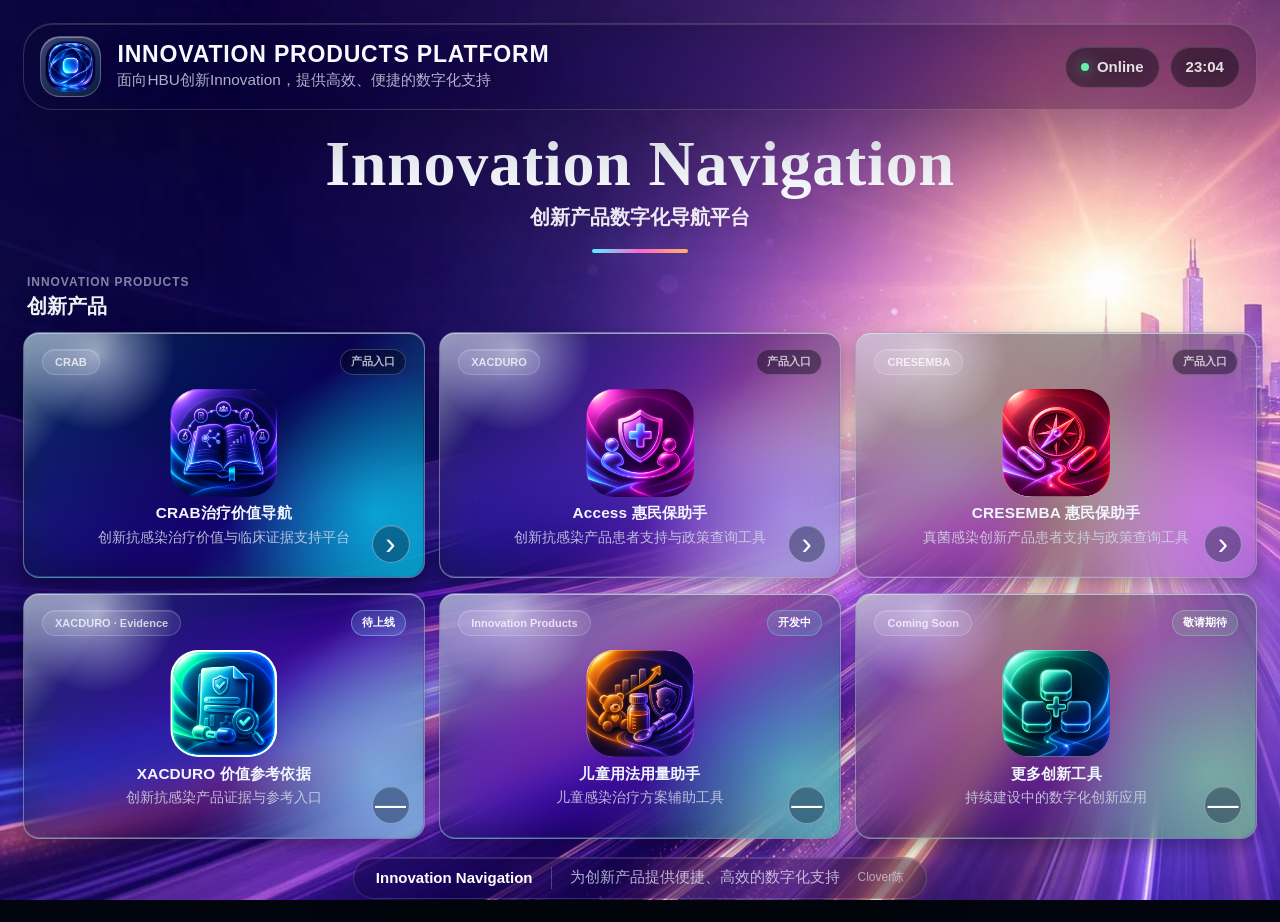
==== commit 4379dbe1: "feat: rename treatment value navigation to CRAB" ====
--- a/production/index.html
+++ b/production/index.html
@@ -59,12 +59,12 @@
 						<h2 id="products-title">创新产品</h2>
 					</div>
 					<div class="services" aria-label="创新产品入口">
-					<a class="service-card tone-blue" href="https://crab-tco-wechat.netlify.app/" target="_blank" rel="noopener">
-						<span class="service-badge">XACDURO</span>
+					<a class="service-card tone-blue" href="https://tco.clover0805.top" target="_blank" rel="noopener">
+						<span class="service-badge">CRAB</span>
 						<span class="service-status">产品入口</span>
 						<span class="service-art"><img src="img/apps/xacduro-treatment-value.webp" alt="" decoding="async" /></span>
 						<span class="service-copy">
-							<strong>XACDURO 治疗价值导航平台</strong>
+							<strong>CRAB治疗价值导航</strong>
 							<small>创新抗感染治疗价值与临床证据支持平台</small>
 						</span>
 						<span class="service-arrow" aria-hidden="true">›</span>
--- a/production/css/style.css
+++ b/production/css/style.css
@@ -1048,3 +1048,138 @@
 	.service-badge, .service-status { font-size: 7px; padding-inline: 5px; }
 	.service-art { width: 56px; height: 56px; }
 }
+
+/* V0.2.2 mobile layout correction: two stable columns and card-only press feedback. */
+@media (max-width: 720px) {
+	.services {
+		grid-template-columns: repeat(2, minmax(0, 1fr));
+		gap: 8px;
+	}
+	.service-card {
+		min-height: clamp(228px, 64vw, 292px);
+		padding: 10px;
+	}
+	.service-art {
+		width: clamp(78px, 25vw, 104px);
+		height: clamp(78px, 25vw, 104px);
+		transform: none;
+	}
+	.service-copy strong {
+		font-size: clamp(13px, 3.8vw, 16px);
+		line-height: 1.16;
+	}
+	.service-card:active { transform: scale(0.96); }
+	.service-card:active .service-art { transform: none; }
+	.service-card:hover .service-art,
+	.service-card:focus-visible .service-art,
+	.service-card.is-key-focused .service-art {
+		transform: none;
+		filter: none;
+	}
+}
+
+@media (max-width: 360px) {
+	.services { grid-template-columns: repeat(2, minmax(0, 1fr)); gap: 7px; }
+	.service-card { min-height: 218px; padding: 8px; }
+	.service-art { width: 74px; height: 74px; }
+}
+
+/* V0.2.2 reference-layout refinement: compact x-navigation hierarchy with Innovation glass materials. */
+@media (max-width: 720px) {
+	.services { gap: 8px; }
+	.service-card {
+		display: flex;
+		align-items: flex-end;
+		justify-content: flex-start;
+		min-height: clamp(198px, 52vw, 220px);
+		padding: 10px;
+		border: 0;
+		border-radius: 16px;
+		background:
+			radial-gradient(circle at 12% 0%, color-mix(in oklch, var(--accent) 26%, transparent), transparent 42%),
+			radial-gradient(circle at 100% 100%, color-mix(in oklch, var(--accent) 14%, transparent), transparent 48%),
+			color-mix(in oklch, var(--glass-deep) 86%, transparent);
+		box-shadow: 0 0 0 1px color-mix(in oklch, var(--glass-edge) 72%, transparent), inset 0 1px 0 color-mix(in oklch, var(--glass-refract) 45%, transparent), inset 0 -1px 0 color-mix(in oklch, var(--accent) 18%, transparent);
+		backdrop-filter: blur(20px) saturate(145%);
+		-webkit-backdrop-filter: blur(20px) saturate(145%);
+	}
+	.service-card::before {
+		background: linear-gradient(128deg, color-mix(in oklch, var(--glass-refract) 42%, transparent), transparent 26%, transparent 68%, color-mix(in oklch, var(--accent) 26%, transparent));
+		opacity: 0.58;
+	}
+	.service-card::after {
+		inset: 1px;
+		border-radius: 15px;
+		background: linear-gradient(180deg, color-mix(in oklch, var(--glass-refract) 20%, transparent), transparent 34%);
+		opacity: 0.62;
+	}
+	.service-badge,
+	.service-status {
+		position: absolute;
+		top: 10px;
+		grid-row: auto;
+		min-height: 24px;
+		font-size: 9px;
+	}
+	.service-badge {
+		left: 10px;
+		max-width: 52%;
+		padding-inline: 8px;
+	}
+	.service-status {
+		right: 10px;
+		max-width: 44%;
+		padding-inline: 8px;
+	}
+	.service-art {
+		position: absolute;
+		top: 38px;
+		inset-inline: 0;
+		grid-row: auto;
+		justify-self: auto;
+		align-self: auto;
+		width: clamp(72px, 23vw, 98px);
+		height: clamp(72px, 23vw, 98px);
+		margin-inline: auto;
+		transform: none;
+	}
+	.service-copy {
+		position: relative;
+		grid-row: auto;
+		align-self: flex-end;
+		width: 100%;
+		padding: 0 42px 0 2px;
+		text-align: left;
+	}
+	.service-copy strong {
+		display: -webkit-box;
+		font-size: clamp(15px, 4.7vw, 20px);
+		line-height: 1.08;
+		-webkit-box-orient: vertical;
+		-webkit-line-clamp: 2;
+	}
+	.service-arrow {
+		right: 12px;
+		bottom: 12px;
+		display: grid;
+		width: 36px;
+		height: 36px;
+		font-size: 28px;
+	}
+	.service-card:hover,
+	.service-card:focus-visible,
+	.service-card.is-key-focused { transform: translateY(-1px); }
+	.service-card:active { transform: scale(0.96); }
+	.service-card:active .service-art,
+	.service-card:hover .service-art,
+	.service-card:focus-visible .service-art,
+	.service-card.is-key-focused .service-art { transform: none; filter: none; }
+}
+
+@media (max-width: 360px) {
+	.service-card { min-height: 192px; padding: 8px; }
+	.service-art { top: 36px; width: 70px; height: 70px; }
+	.service-copy { padding-right: 38px; }
+	.service-copy strong { font-size: 14px; }
+	.service-arrow { right: 9px; bottom: 9px; width: 32px; height: 32px; }
+}
